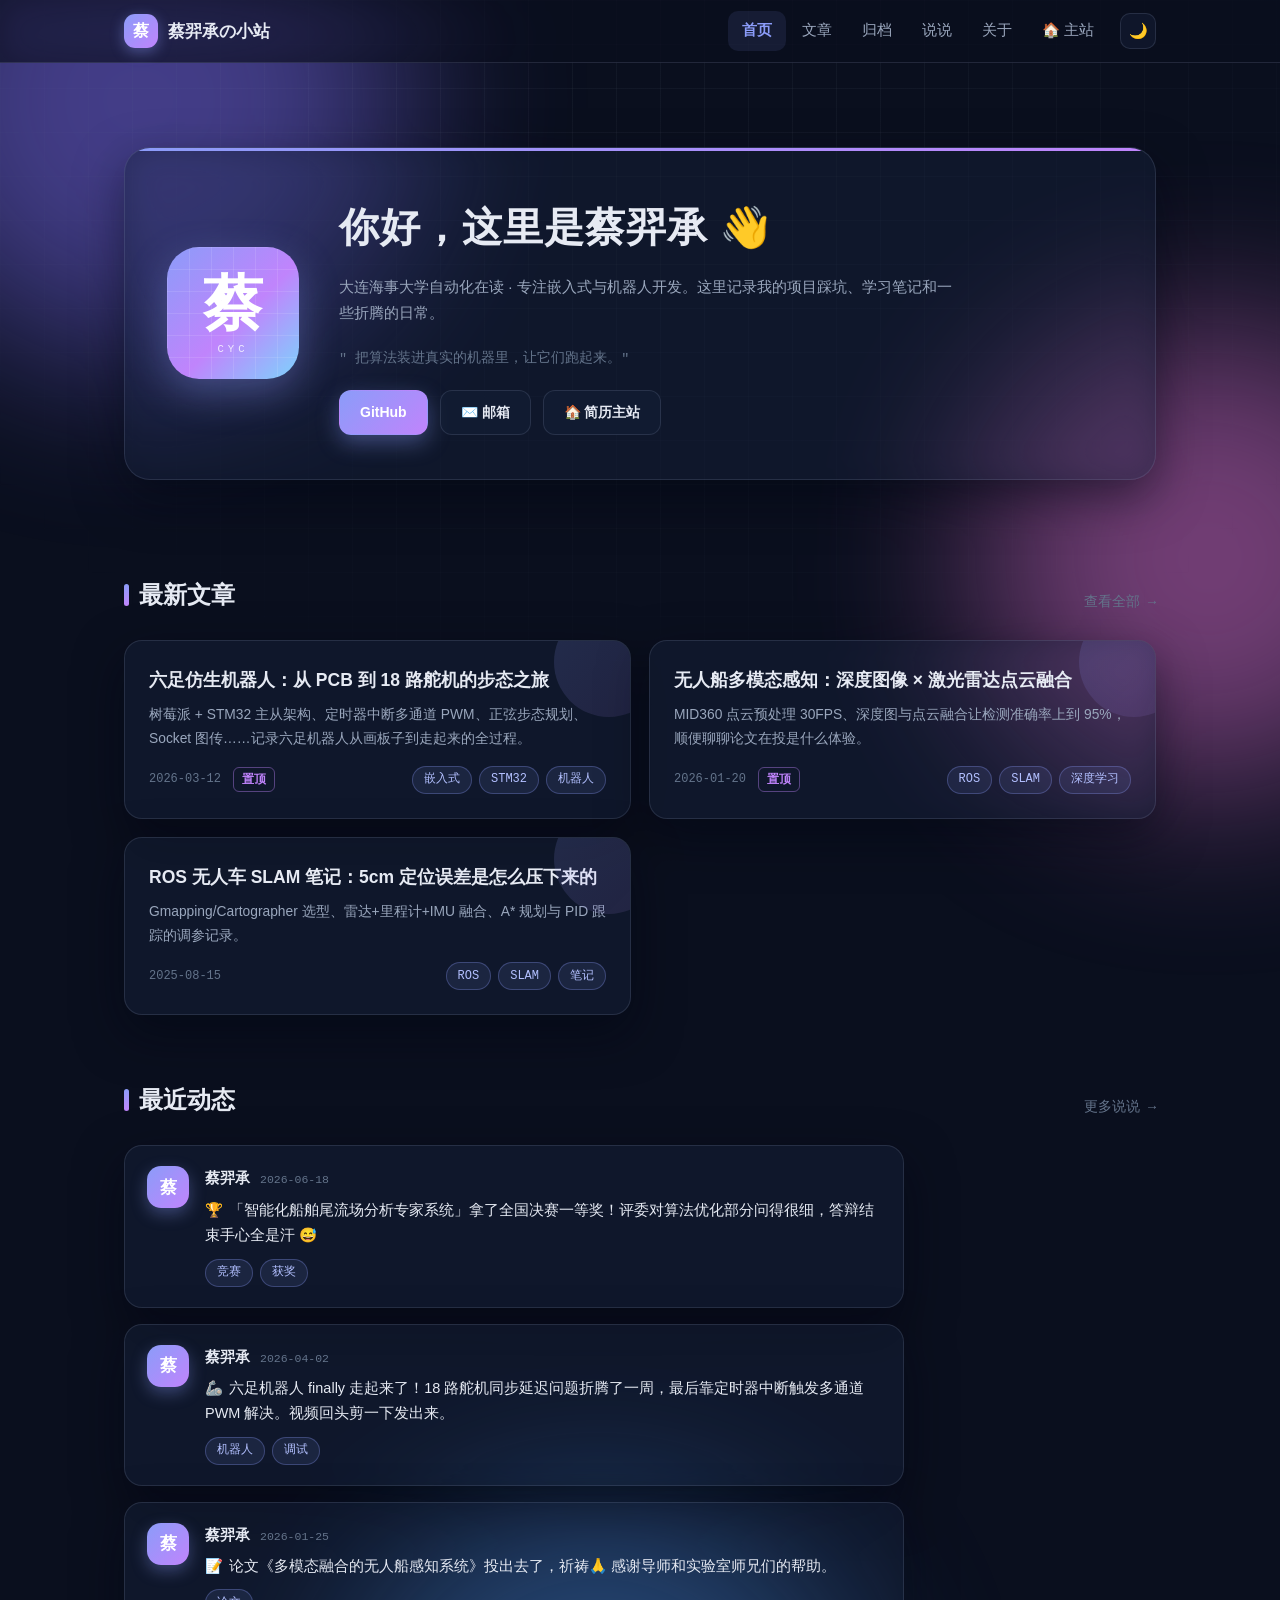
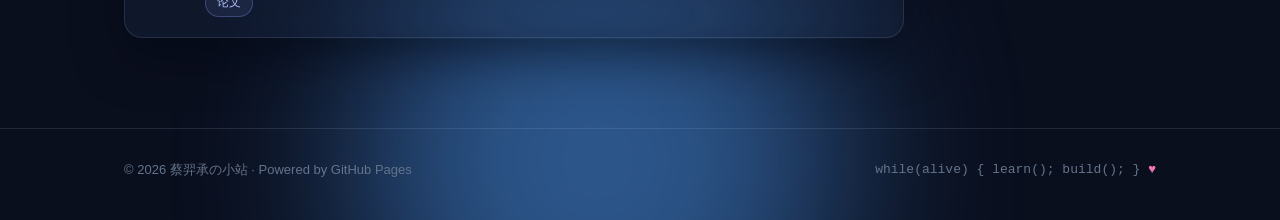
==== blog/index.html @ c76e4ba2 "wip: 博客半成品存档（毛玻璃双主题样式/数据/首页/文章列表/本地化依赖）" ====
<!DOCTYPE html>
<html lang="zh-CN" data-theme="dark">
<head>
<meta charset="UTF-8">
<meta name="viewport" content="width=device-width, initial-scale=1.0">
<title>蔡羿承の小站 · 记录学习与折腾的日常</title>
<meta name="description" content="蔡羿承的个人博客：嵌入式 / 机器人 / SLAM 学习笔记与项目复盘。">
<link rel="icon" href="data:image/svg+xml,%3Csvg xmlns='http://www.w3.org/2000/svg' viewBox='0 0 100 100'%3E%3Crect width='100' height='100' rx='20' fill='%238b9cf9'/%3E%3Ctext x='50' y='68' font-size='52' text-anchor='middle' fill='white' font-family='sans-serif' font-weight='bold'%3E蔡%3C/text%3E%3C/svg%3E">
<link rel="stylesheet" href="assets/style.css">
</head>
<body data-page="home" class="page-in">

<div class="bg-deco">
  <div class="blob blob-1"></div><div class="blob blob-2"></div><div class="blob blob-3"></div>
  <div class="bg-grid"></div>
</div>

<nav class="nav">
  <div class="wrap nav-inner">
    <a class="logo" href="index.html"><span class="logo-chip">蔡</span>蔡羿承の小站</a>
    <div class="nav-right">
      <div class="nav-links" id="navLinks">
        <a href="index.html" data-nav="home">首页</a>
        <a href="posts.html" data-nav="posts">文章</a>
        <a href="archives.html" data-nav="archives">归档</a>
        <a href="moments.html" data-nav="moments">说说</a>
        <a href="about.html" data-nav="about">关于</a>
        <a href="/">🏠 主站</a>
      </div>
      <button class="theme-btn" id="themeBtn" onclick="toggleTheme()" title="切换主题">🌙</button>
      <button id="menuBtn" aria-label="菜单">☰</button>
    </div>
  </div>
</nav>

<main class="wrap">

  <!-- Hero -->
  <div class="hero">
    <div class="hero-card">
      <div class="avatar-mono"><span class="zi">蔡</span><span class="sub">CYC</span></div>
      <div class="hero-info">
        <h1>你好，这里是蔡羿承 <span class="wave">👋</span></h1>
        <p class="hero-bio">大连海事大学自动化在读 · 专注嵌入式与机器人开发。这里记录我的项目踩坑、学习笔记和一些折腾的日常。</p>
        <p class="hero-bio" style="font-family:var(--font-mono);font-size:13.5px;color:var(--dim)">" 把算法装进真实的机器里，让它们跑起来。"</p>
        <div class="hero-social">
          <a class="btn btn-primary" href="https://github.com/zmjjcjb" target="_blank" rel="noopener">GitHub</a>
          <a class="btn btn-ghost" href="mailto:2429708574@qq.com">✉️ 邮箱</a>
          <a class="btn btn-ghost" href="/">🏠 简历主站</a>
        </div>
      </div>
    </div>
  </div>

  <!-- 最新文章 -->
  <section class="block">
    <div class="sec-head">
      <h2><span class="bar"></span>最新文章</h2>
      <a class="more" href="posts.html">查看全部 →</a>
    </div>
    <div class="post-grid" id="homePosts"></div>
  </section>

  <!-- 说说预览 -->
  <section class="block">
    <div class="sec-head">
      <h2><span class="bar"></span>最近动态</h2>
      <a class="more" href="moments.html">更多说说 →</a>
    </div>
    <div class="moment-list" id="homeMoments"></div>
  </section>

</main>

<footer>
  <div class="wrap foot-inner">
    <span>© <span id="footYear"></span> 蔡羿承の小站 · Powered by GitHub Pages</span>
    <span style="font-family:var(--font-mono)">while(alive) { learn(); build(); } <span class="foot-heart">♥</span></span>
  </div>
</footer>

<script src="data.js"></script>
<script src="assets/app.js"></script>
<script>
  // 首页取最新 3 篇（置顶优先）与最近 3 条说说
  renderPostCards("homePosts", [...POSTS].sort((a, b) => (b.pin - a.pin) || b.date.localeCompare(a.date)).slice(0, 3));
  renderMoments("homeMoments", MOMENTS.slice(0, 3));
  observeReveal();
</script>
</body>
</html>
---- blog/assets/style.css ----
/* ============================================================
   CYCの小站 · 全站样式（Kirameku 风格：毛玻璃 / 双主题 / 微交互）
   ============================================================ */
:root {
  --font-sans: "PingFang SC", "HarmonyOS Sans SC", "Microsoft YaHei", "Noto Sans CJK SC", sans-serif;
  --font-mono: "JetBrains Mono", "SFMono-Regular", Consolas, monospace;
  --radius: 18px;
  --nav-h: 62px;
}

/* ---------- 暗色主题（默认） ---------- */
:root, html[data-theme="dark"] {
  --bg: #0a0f1e;
  --text: #e6eaf3;
  --muted: #9aa7bd;
  --dim: #64748b;
  --glass: rgba(21, 31, 56, .55);
  --glass-strong: rgba(26, 37, 66, .8);
  --glass-hover: rgba(31, 44, 76, .72);
  --border: rgba(160, 175, 205, .16);
  --border-hover: rgba(161, 140, 209, .5);
  --primary: #8b9cf9;
  --primary-2: #c084fc;
  --link: #93c5fd;
  --code-bg: rgba(10, 16, 32, .7);
  --shadow: 0 18px 48px rgba(2, 6, 18, .5);
  --chip-bg: rgba(139, 156, 249, .1);
  --chip-border: rgba(139, 156, 249, .3);
  --chip-text: #b3c0ff;
}

/* ---------- 亮色主题 ---------- */
html[data-theme="light"] {
  --bg: #eef1f9;
  --text: #243044;
  --muted: #5b6a84;
  --dim: #8593aa;
  --glass: rgba(255, 255, 255, .62);
  --glass-strong: rgba(255, 255, 255, .85);
  --glass-hover: rgba(255, 255, 255, .85);
  --border: rgba(90, 110, 160, .16);
  --border-hover: rgba(139, 110, 220, .45);
  --primary: #6d7ff3;
  --primary-2: #a855f7;
  --link: #4f6ef7;
  --code-bg: rgba(28, 36, 61, .92);
  --shadow: 0 14px 36px rgba(84, 104, 165, .16);
  --chip-bg: rgba(109, 127, 243, .09);
  --chip-border: rgba(109, 127, 243, .26);
  --chip-text: #5a6ce0;
}

* { margin: 0; padding: 0; box-sizing: border-box; }
html { scroll-behavior: smooth; }
body {
  font-family: var(--font-sans);
  background: var(--bg);
  color: var(--text);
  line-height: 1.75;
  min-height: 100vh;
  overflow-x: hidden;
  transition: background .4s ease, color .4s ease;
}
::selection { background: rgba(139, 156, 249, .4); }
a { color: inherit; }

.wrap { max-width: 1080px; margin: 0 auto; padding: 0 24px; }

/* ---------- 背景：漂浮渐变光斑 + 网格 ---------- */
.bg-deco { position: fixed; inset: 0; z-index: -1; pointer-events: none; overflow: hidden; }
.blob {
  position: absolute; border-radius: 50%; filter: blur(90px); opacity: .5;
  animation: drift 26s ease-in-out infinite alternate;
}
html[data-theme="light"] .blob { opacity: .55; filter: blur(80px); }
.blob-1 { width: 520px; height: 520px; background: #7c6cf0; top: -160px; left: -120px; }
.blob-2 { width: 460px; height: 460px; background: #d96ecb; top: 18%; right: -160px; animation-delay: -8s; }
.blob-3 { width: 480px; height: 480px; background: #4f9df7; bottom: -180px; left: 28%; animation-delay: -15s; }
html[data-theme="light"] .blob-1 { background: #b7aef7; }
html[data-theme="light"] .blob-2 { background: #f4b7e3; }
html[data-theme="light"] .blob-3 { background: #a9cdf9; }
@keyframes drift {
  0%   { transform: translate(0, 0) scale(1); }
  50%  { transform: translate(60px, -40px) scale(1.12); }
  100% { transform: translate(-50px, 50px) scale(.94); }
}
.bg-grid {
  position: absolute; inset: 0;
  background-image:
    linear-gradient(rgba(148,163,184,.06) 1px, transparent 1px),
    linear-gradient(90deg, rgba(148,163,184,.06) 1px, transparent 1px);
  background-size: 44px 44px;
  mask-image: radial-gradient(ellipse 85% 55% at 50% 0%, #000 25%, transparent 78%);
}

/* ---------- 导航 ---------- */
.nav {
  position: sticky; top: 0; z-index: 100;
  background: color-mix(in srgb, var(--bg) 72%, transparent);
  backdrop-filter: blur(16px); -webkit-backdrop-filter: blur(16px);
  border-bottom: 1px solid var(--border);
}
.nav-inner { display: flex; align-items: center; justify-content: space-between; height: var(--nav-h); }
.logo { display: flex; align-items: center; gap: 10px; text-decoration: none; font-weight: 800; font-size: 16.5px; }
.logo-chip {
  width: 34px; height: 34px; border-radius: 11px;
  background: linear-gradient(135deg, #8b9cf9, #c084fc);
  display: grid; place-items: center; color: #fff; font-size: 16px; font-weight: 900;
  box-shadow: 0 4px 14px rgba(139, 156, 249, .4);
}
.nav-right { display: flex; align-items: center; gap: 4px; }
.nav-links { display: flex; gap: 2px; }
.nav-links a {
  text-decoration: none; color: var(--muted); font-size: 14.5px;
  padding: 7px 14px; border-radius: 10px; transition: all .2s;
}
.nav-links a:hover { color: var(--text); background: var(--chip-bg); }
.nav-links a.active { color: var(--primary); background: var(--chip-bg); font-weight: 600; }
.theme-btn {
  width: 36px; height: 36px; margin-left: 8px; border-radius: 10px; cursor: pointer;
  border: 1px solid var(--border); background: var(--glass); color: var(--text);
  font-size: 15px; display: grid; place-items: center; transition: all .25s;
}
.theme-btn:hover { border-color: var(--border-hover); transform: rotate(20deg) scale(1.06); }
#menuBtn { display: none; width: 36px; height: 36px; border-radius: 10px; border: 1px solid var(--border); background: var(--glass); color: var(--text); font-size: 15px; cursor: pointer; }

/* ---------- Hero ---------- */
.hero { padding: 84px 0 40px; }
.hero-card {
  position: relative; overflow: hidden;
  background: var(--glass); border: 1px solid var(--border);
  border-radius: calc(var(--radius) + 8px);
  box-shadow: var(--shadow);
  backdrop-filter: blur(18px); -webkit-backdrop-filter: blur(18px);
  padding: 44px 42px;
  display: flex; align-items: center; gap: 40px;
}
.hero-card::before {
  content: ""; position: absolute; inset: 0 0 auto 0; height: 3px;
  background: linear-gradient(90deg, #8b9cf9, #c084fc, #4f9df7, #34d399);
  background-size: 300% 100%; animation: hue 8s linear infinite;
}
@keyframes hue { to { background-position: 300% 0; } }
.avatar-mono {
  width: 132px; height: 132px; border-radius: 32px; flex: none;
  background: linear-gradient(135deg, #8b9cf9 0%, #c084fc 55%, #7dd3fc 100%);
  display: flex; flex-direction: column; align-items: center; justify-content: center;
  position: relative; overflow: hidden;
  box-shadow: 0 14px 38px rgba(139, 156, 249, .35);
  animation: bob 5s ease-in-out infinite;
}
.avatar-mono::before {
  content: ""; position: absolute; inset: 0;
  background-image:
    linear-gradient(rgba(255,255,255,.1) 1px, transparent 1px),
    linear-gradient(90deg, rgba(255,255,255,.1) 1px, transparent 1px);
  background-size: 22px 22px;
}
@keyframes bob { 50% { transform: translateY(-8px); } }
.avatar-mono .zi { font-size: 60px; font-weight: 900; color: #fff; line-height: 1.2; position: relative; }
.avatar-mono .sub { font-family: var(--font-mono); font-size: 10.5px; letter-spacing: 4px; color: rgba(255,255,255,.8); position: relative; }
.hero-info h1 { font-size: clamp(28px, 4.4vw, 40px); font-weight: 900; letter-spacing: 1px; }
.hero-info h1 .wave { display: inline-block; animation: wave 2.2s ease-in-out infinite; transform-origin: 70% 70%; }
@keyframes wave { 0%,60%,100% { transform: rotate(0); } 10%,30% { transform: rotate(16deg); } 20% { transform: rotate(-8deg); } 40% { transform: rotate(-4deg); } }
.hero-bio { color: var(--muted); margin: 12px 0 20px; max-width: 620px; font-size: 15px; }
.hero-social { display: flex; flex-wrap: wrap; gap: 12px; }

/* ---------- 按钮 ---------- */
.btn {
  display: inline-flex; align-items: center; gap: 8px;
  padding: 9px 20px; border-radius: 12px; font-size: 14px; font-weight: 600;
  text-decoration: none; transition: all .22s; border: 1px solid transparent;
}
.btn-primary {
  background: linear-gradient(135deg, #8b9cf9, #c084fc); color: #fff;
  box-shadow: 0 8px 22px rgba(139, 156, 249, .38);
}
.btn-primary:hover { transform: translateY(-3px); box-shadow: 0 12px 28px rgba(139, 156, 249, .5); }
.btn-ghost { border-color: var(--border); color: var(--text); background: var(--glass); }
.btn-ghost:hover { border-color: var(--border-hover); transform: translateY(-3px); color: var(--primary); }

/* ---------- 区块标题 ---------- */
section.block { padding: 54px 0 10px; }
.sec-head { display: flex; align-items: baseline; justify-content: space-between; flex-wrap: wrap; gap: 8px; margin-bottom: 24px; }
.sec-head h2 { font-size: 24px; font-weight: 800; display: flex; align-items: center; gap: 10px; }
.sec-head h2 .bar { width: 5px; height: 22px; border-radius: 3px; background: linear-gradient(180deg, #8b9cf9, #c084fc); }
.sec-head .more { font-size: 13.5px; color: var(--dim); text-decoration: none; font-family: var(--font-mono); }
.sec-head .more:hover { color: var(--primary); }

/* ---------- 玻璃卡片 ---------- */
.glass {
  background: var(--glass); border: 1px solid var(--border);
  border-radius: var(--radius);
  backdrop-filter: blur(16px); -webkit-backdrop-filter: blur(16px);
  box-shadow: var(--shadow);
  transition: transform .25s ease, border-color .25s ease, background .25s ease;
}
.glass.hoverable:hover { transform: translateY(-5px); border-color: var(--border-hover); background: var(--glass-hover); }

/* ---------- 文章卡片 ---------- */
.post-grid { display: grid; grid-template-columns: repeat(2, 1fr); gap: 18px; }
.post-card { display: block; text-decoration: none; padding: 24px; position: relative; overflow: hidden; }
.post-card::after {
  content: ""; position: absolute; right: -34px; top: -34px; width: 110px; height: 110px;
  border-radius: 50%; background: linear-gradient(135deg, rgba(139,156,249,.16), rgba(192,132,252,.1));
  transition: transform .35s ease;
}
.post-card:hover::after { transform: scale(1.5); }
.post-card h3 { font-size: 17.5px; font-weight: 800; margin-bottom: 8px; position: relative; }
.post-card p { font-size: 13.8px; color: var(--muted); margin-bottom: 14px; display: -webkit-box; -webkit-line-clamp: 2; -webkit-box-orient: vertical; overflow: hidden; position: relative; }
.post-meta { display: flex; align-items: center; gap: 12px; flex-wrap: wrap; position: relative; }
.post-date { font-family: var(--font-mono); font-size: 12px; color: var(--dim); }
.tag {
  display: inline-block; padding: 2.5px 11px; border-radius: 999px;
  font-size: 12px; font-family: var(--font-mono);
  background: var(--chip-bg); border: 1px solid var(--chip-border); color: var(--chip-text);
}
.tag-row { display: flex; flex-wrap: wrap; gap: 7px; }
.pin { font-size: 11.5px; color: var(--primary-2); border: 1px solid rgba(192,132,252,.4); border-radius: 6px; padding: 1px 8px; font-weight: 700; }

/* ---------- 标签筛选 ---------- */
.filter-bar { display: flex; flex-wrap: wrap; gap: 9px; margin-bottom: 26px; }
.filter-chip {
  cursor: pointer; user-select: none;
  padding: 5px 15px; border-radius: 999px; font-size: 13px;
  border: 1px solid var(--border); background: var(--glass); color: var(--muted);
  transition: all .2s; font-family: var(--font-mono);
}
.filter-chip:hover { border-color: var(--border-hover); color: var(--text); }
.filter-chip.on { background: linear-gradient(135deg, #8b9cf9, #c084fc); color: #fff; border-color: transparent; box-shadow: 0 6px 16px rgba(139,156,249,.35); }

/* ---------- 说说 ---------- */
.moment-list { display: flex; flex-direction: column; gap: 16px; max-width: 780px; }
.moment { display: flex; gap: 16px; padding: 20px 22px; }
.moment-ava {
  width: 42px; height: 42px; border-radius: 14px; flex: none;
  background: linear-gradient(135deg, #8b9cf9, #c084fc);
  display: grid; place-items: center; color: #fff; font-weight: 900; font-size: 17px;
  box-shadow: 0 6px 16px rgba(139,156,249,.35);
}
.moment-body { flex: 1; min-width: 0; }
.moment-head { display: flex; align-items: baseline; gap: 10px; flex-wrap: wrap; }
.moment-head b { font-size: 14.5px; }
.moment-time { font-family: var(--font-mono); font-size: 11.5px; color: var(--dim); }
.moment-text { font-size: 14.5px; margin-top: 6px; color: var(--text); }
.moment-text .mood { margin-right: 6px; }
.moment .tag-row { margin-top: 10px; }

/* ---------- 归档时间线 ---------- */
.archive-year { display: flex; align-items: center; gap: 14px; margin: 38px 0 18px; }
.archive-year b { font-size: 26px; font-weight: 900; font-family: var(--font-mono); background: linear-gradient(120deg, #8b9cf9, #c084fc); -webkit-background-clip: text; background-clip: text; color: transparent; }
.archive-year .line { flex: 1; height: 1px; background: linear-gradient(90deg, var(--border), transparent); }
.archive-year .count { font-size: 12.5px; color: var(--dim); font-family: var(--font-mono); }
.arc-item {
  position: relative; display: flex; align-items: baseline; gap: 16px;
  padding: 11px 0 11px 26px; text-decoration: none; border-radius: 10px; transition: background .2s;
}
.arc-item:hover { background: var(--chip-bg); }
.arc-item::before {
  content: ""; position: absolute; left: 5px; top: 50%; transform: translateY(-50%);
  width: 9px; height: 9px; border-radius: 50%;
  background: var(--bg); border: 2.5px solid var(--primary);
  box-shadow: 0 0 10px rgba(139,156,249,.6);
}
.arc-item::after { content: ""; position: absolute; left: 9px; top: 0; bottom: 0; width: 1.5px; background: var(--border); }
.arc-date { font-family: var(--font-mono); font-size: 12.5px; color: var(--dim); flex: none; width: 86px; }
.arc-title { font-size: 15px; font-weight: 600; }
.arc-item:hover .arc-title { color: var(--primary); }

/* ---------- 文章详情 ---------- */
.article-wrap { max-width: 800px; margin: 0 auto; }
.article-head { padding: 36px 38px 26px; }
.article-head h1 { font-size: clamp(24px, 4vw, 34px); font-weight: 900; line-height: 1.35; }
.article-head .meta { display: flex; gap: 14px; align-items: center; flex-wrap: wrap; margin-top: 14px; }
.article-body { padding: 10px 38px 38px; font-size: 15.2px; }
.article-body h2 { font-size: 21px; margin: 34px 0 14px; padding-bottom: 8px; border-bottom: 1px dashed var(--border); }
.article-body h3 { font-size: 17.5px; margin: 26px 0 12px; }
.article-body p { margin: 12px 0; color: var(--text); }
.article-body ul, .article-body ol { padding-left: 24px; margin: 12px 0; }
.article-body li { margin: 6px 0; }
.article-body a { color: var(--link); text-decoration: none; border-bottom: 1px dashed var(--link); }
.article-body blockquote {
  margin: 16px 0; padding: 12px 18px; border-left: 4px solid var(--primary);
  background: var(--chip-bg); border-radius: 0 12px 12px 0; color: var(--muted); font-size: 14.5px;
}
.article-body code {
  font-family: var(--font-mono); font-size: .88em;
  background: var(--chip-bg); border: 1px solid var(--chip-border);
  border-radius: 6px; padding: 1.5px 7px;
}
.article-body pre {
  background: var(--code-bg); border: 1px solid var(--border); border-radius: 14px;
  padding: 18px; overflow-x: auto; margin: 18px 0; font-size: 13.5px; line-height: 1.7;
}
.article-body pre code { background: none; border: none; padding: 0; color: #e2e8f0; }
.article-body img { max-width: 100%; border-radius: 12px; margin: 14px 0; }
.article-body table { width: 100%; border-collapse: collapse; margin: 16px 0; font-size: 14px; }
.article-body th, .article-body td { border: 1px solid var(--border); padding: 8px 14px; text-align: left; }
.article-body th { background: var(--chip-bg); }
.article-body hr { border: none; border-top: 1px dashed var(--border); margin: 26px 0; }
.back-row { display: flex; justify-content: space-between; gap: 10px; margin: 26px 0 0; flex-wrap: wrap; }
.loading { text-align: center; color: var(--dim); padding: 60px 0; font-family: var(--font-mono); }

/* ---------- 关于页 ---------- */
.about-grid { display: grid; grid-template-columns: 1.6fr 1fr; gap: 18px; }
.skill-line { display: flex; flex-wrap: wrap; gap: 8px; margin-top: 10px; }
.about-sec-title { font-size: 15.5px; font-weight: 800; margin-bottom: 10px; display: flex; align-items: center; gap: 8px; }
.exp-row { display: flex; gap: 14px; margin: 10px 0; align-items: baseline; }
.exp-row .t { font-family: var(--font-mono); font-size: 12px; color: var(--dim); flex: none; width: 108px; }

/* ---------- 页脚 ---------- */
footer { margin-top: 80px; border-top: 1px solid var(--border); padding: 30px 0 38px; }
.foot-inner { display: flex; justify-content: space-between; align-items: center; flex-wrap: wrap; gap: 12px; color: var(--dim); font-size: 13px; }
.foot-inner a { color: var(--dim); text-decoration: none; }
.foot-inner a:hover { color: var(--primary); }
.foot-heart { color: #f472b6; }

/* ---------- 渐入动画 ---------- */
.reveal { opacity: 0; transform: translateY(26px); transition: opacity .7s ease, transform .7s ease; }
.reveal.on { opacity: 1; transform: none; }
.page-in { animation: pageIn .55s ease both; }
@keyframes pageIn { from { opacity: 0; transform: translateY(14px); } }

/* ---------- 响应式 ---------- */
@media (max-width: 860px) {
  .post-grid { grid-template-columns: 1fr; }
  .about-grid { grid-template-columns: 1fr; }
  .hero-card { flex-direction: column; text-align: center; padding: 36px 26px; }
  .hero-social { justify-content: center; }
}
@media (max-width: 680px) {
  .nav-links {
    position: absolute; top: var(--nav-h); right: 14px; flex-direction: column;
    background: var(--glass-strong); border: 1px solid var(--border); border-radius: 14px;
    padding: 10px; width: 150px; display: none; box-shadow: var(--shadow);
    backdrop-filter: blur(18px);
  }
  .nav-links.open { display: flex; }
  #menuBtn { display: block; }
  .hero { padding-top: 48px; }
  .article-head, .article-body { padding-left: 22px; padding-right: 22px; }
}
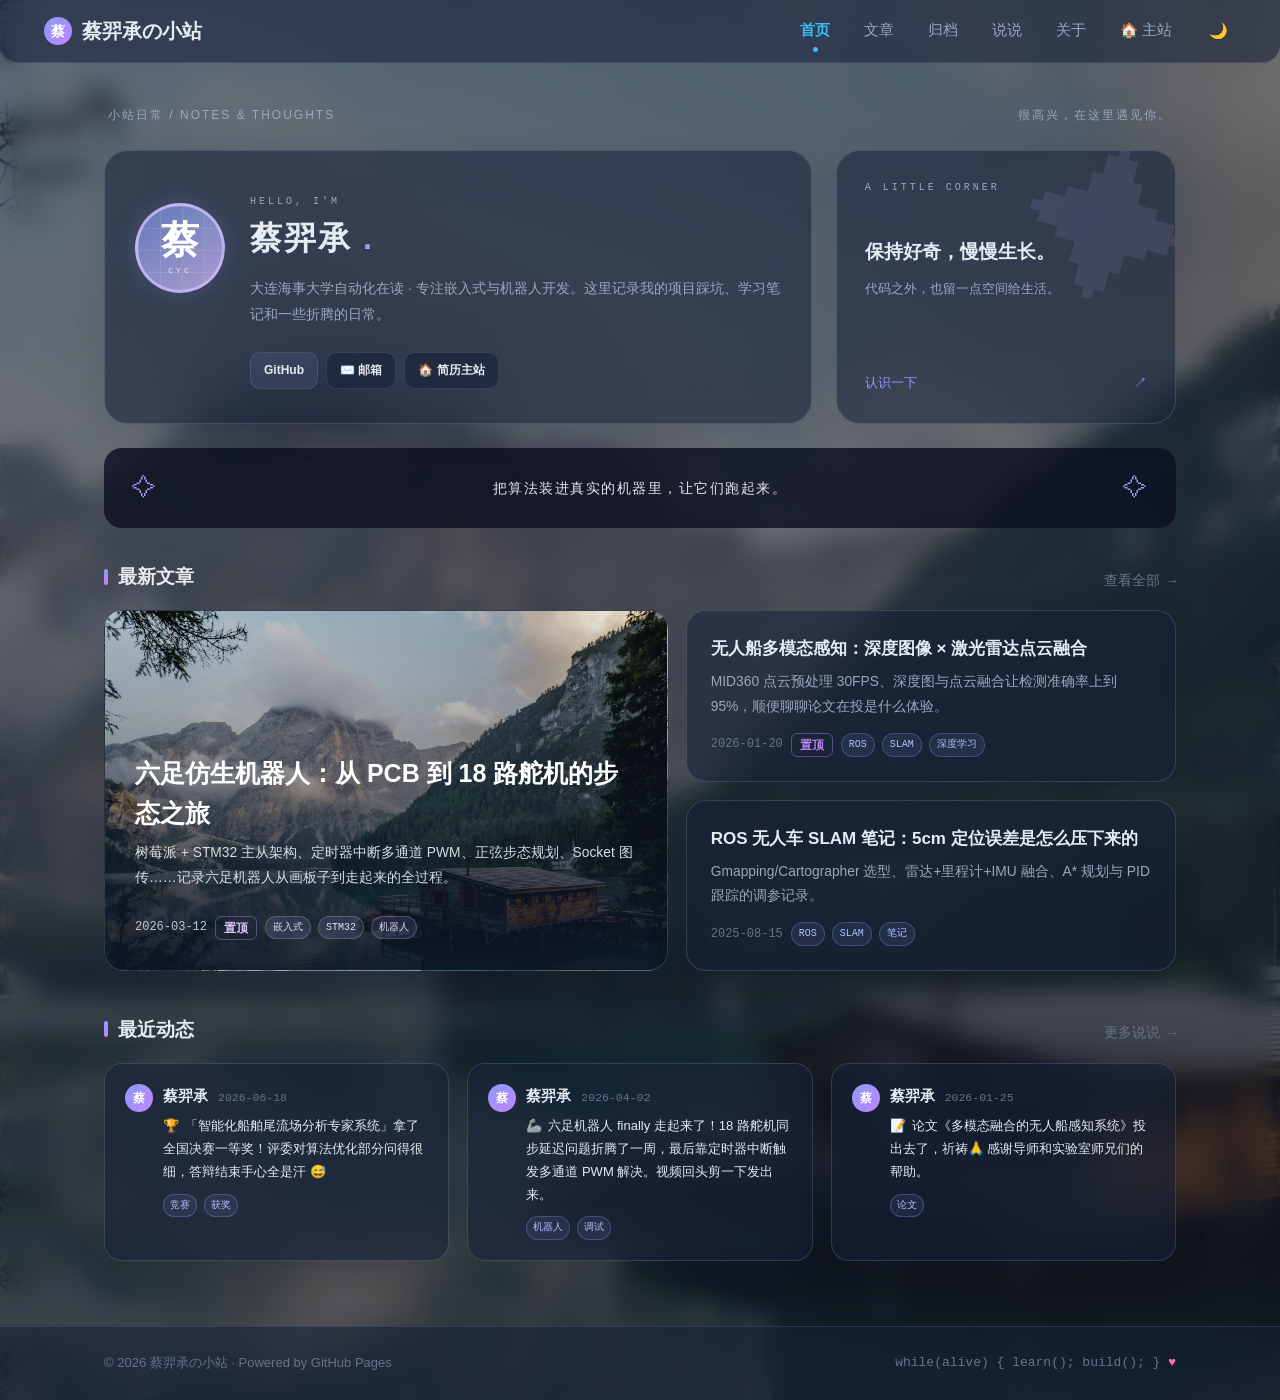
==== commit 829f171f: "style: 博客首页参考 Kirameku 重做（全屏壁纸底图+双栏信息卡+大图文章卡）" ====
--- a/blog/index.html
+++ b/blog/index.html
@@ -35,12 +35,15 @@
 
 <main class="wrap">
 
-  <!-- Hero -->
+  <div class="welcome-line"><span>小站日常 / NOTES & THOUGHTS</span><span>很高兴，在这里遇见你。</span></div>
+  <!-- 个人信息与侧栏 -->
+  <div class="home-top">
   <div class="hero">
     <div class="hero-card">
       <div class="avatar-mono"><span class="zi">蔡</span><span class="sub">CYC</span></div>
       <div class="hero-info">
-        <h1>你好，这里是蔡羿承 <span class="wave">👋</span></h1>
+        <span class="eyebrow">HELLO, I'M</span>
+        <h1>蔡羿承 <span class="name-dot">.</span></h1>
         <p class="hero-bio">大连海事大学自动化在读 · 专注嵌入式与机器人开发。这里记录我的项目踩坑、学习笔记和一些折腾的日常。</p>
         <p class="hero-bio" style="font-family:var(--font-mono);font-size:13.5px;color:var(--dim)">" 把算法装进真实的机器里，让它们跑起来。"</p>
         <div class="hero-social">
@@ -51,6 +54,15 @@
       </div>
     </div>
   </div>
+  <aside class="glass home-aside">
+    <span class="eyebrow">A LITTLE CORNER</span>
+    <div class="orbit-mark" aria-hidden="true">✦</div>
+    <h2>保持好奇，慢慢生长。</h2>
+    <p>代码之外，也留一点空间给生活。</p>
+    <a href="about.html">认识一下 <span>↗</span></a>
+  </aside>
+  </div>
+  <div class="quote-strip"><span aria-hidden="true">✧</span><p>把算法装进真实的机器里，让它们跑起来。</p><span aria-hidden="true">✧</span></div>
 
   <!-- 最新文章 -->
   <section class="block">
--- a/blog/assets/style.css
+++ b/blog/assets/style.css
@@ -10,7 +10,7 @@
 
 /* ---------- 暗色主题（默认） ---------- */
 :root, html[data-theme="dark"] {
-  --bg: #0a0f1e;
+  --bg: #1e2935;
   --text: #e6eaf3;
   --muted: #9aa7bd;
   --dim: #64748b;
@@ -66,10 +66,12 @@
 
 .wrap { max-width: 1080px; margin: 0 auto; padding: 0 24px; }
 
-/* ---------- 背景：漂浮渐变光斑 + 网格 ---------- */
-.bg-deco { position: fixed; inset: 0; z-index: -1; pointer-events: none; overflow: hidden; }
+/* ---------- 全屏风景底图 ---------- */
+.bg-deco { position: fixed; inset: 0; z-index: -1; pointer-events: none; overflow: hidden; background: linear-gradient(rgba(15, 27, 43, .52), rgba(19, 24, 39, .72)), url('landscape.jpg') center / cover; }
+.bg-deco::after { content: ""; position: absolute; inset: -20px; backdrop-filter: blur(12px); -webkit-backdrop-filter: blur(12px); }
+html[data-theme="light"] .bg-deco { background-image: linear-gradient(rgba(241, 246, 251, .46), rgba(236, 238, 248, .68)), url('landscape.jpg'); }
 .blob {
-  position: absolute; border-radius: 50%; filter: blur(90px); opacity: .5;
+  display: none; position: absolute; border-radius: 50%; filter: blur(90px); opacity: .5;
   animation: drift 26s ease-in-out infinite alternate;
 }
 html[data-theme="light"] .blob { opacity: .55; filter: blur(80px); }
@@ -321,6 +323,95 @@
 .page-in { animation: pageIn .55s ease both; }
 @keyframes pageIn { from { opacity: 0; transform: translateY(14px); } }
 
+/* ---------- 首页卡片布局 ---------- */
+.wrap { max-width: 1120px; }
+.nav .wrap { max-width: 1240px; }
+.nav { background: var(--glass); border-radius: 0 0 18px 18px; }
+.logo { font-family: Georgia, var(--font-sans); font-size: 20px; }
+.logo-chip { width: 28px; height: 28px; border-radius: 50%; font-size: 14px; box-shadow: none; }
+.nav-links a { padding: 8px 16px; position: relative; }
+.nav-links a.active { background: transparent; color: #38bdf8; }
+.nav-links a.active::after { content: ""; position: absolute; width: 5px; height: 5px; border-radius: 50%; background: currentColor; bottom: 0; left: calc(50% - 2px); }
+.theme-btn { border: 0; background: transparent; }
+.bg-grid { display: none; }
+.glass, .hero-card { box-shadow: 0 8px 32px rgba(12, 23, 39, .12); border-color: rgba(188, 204, 229, .18); backdrop-filter: blur(24px); -webkit-backdrop-filter: blur(24px); }
+.welcome-line { display: flex; justify-content: space-between; gap: 20px; color: var(--muted); font-size: 12px; letter-spacing: 2px; margin: 42px 4px 24px; }
+.home-top { display: grid; grid-template-columns: 2.08fr 1fr; gap: 24px; }
+.home-top .hero { padding: 0; min-width: 0; }
+.home-top .hero-card { border-radius: 24px; height: 100%; padding: 34px 30px; gap: 25px; align-items: flex-start; }
+.home-top .hero-card::before { display: none; }
+.home-top .avatar-mono { width: 90px; height: 90px; border-radius: 50%; margin-top: 18px; border: 3px solid rgba(205, 188, 253, .8); background: linear-gradient(145deg, #6079b7, #ab9bd0); animation: none; box-shadow: 0 0 25px #8997e033; }
+.home-top .avatar-mono .zi { font-size: 38px; }
+.home-top .avatar-mono .sub { font-size: 8px; letter-spacing: 3px; }
+.eyebrow { font-family: var(--font-mono); color: var(--muted); font-size: 10px; letter-spacing: 3px; }
+.home-top .hero-info h1 { font-size: 32px; letter-spacing: 2px; line-height: 1.4; margin-top: 3px; }
+.name-dot { color: #a99bf9; }
+.home-top .hero-bio { font-size: 14px; margin: 14px 0 18px; line-height: 1.9; }
+.home-top .hero-info > .hero-bio + .hero-bio { display: none; }
+.home-top .hero-social { margin-top: 24px; gap: 8px; }
+.home-top .btn { font-size: 12px; padding: 7px 13px; border-radius: 10px; }
+.home-top .btn-primary { background: var(--chip-bg); border-color: var(--border); color: var(--text); box-shadow: none; }
+.home-aside { position: relative; overflow: hidden; border-radius: 24px; padding: 28px; display: flex; flex-direction: column; }
+.orbit-mark { position: absolute; right: -16px; top: -40px; font-size: 165px; color: #b6a4ee; opacity: .12; line-height: 1.5; transform: rotate(15deg); }
+.home-aside h2 { margin: 38px 0 10px; font-size: 19px; font-weight: 600; position: relative; }
+.home-aside p { font-size: 13px; color: var(--muted); }
+.home-aside a { margin-top: auto; padding-top: 28px; color: var(--primary); text-decoration: none; font-size: 13px; display: flex; justify-content: space-between; }
+.quote-strip { display: flex; align-items: center; justify-content: space-between; gap: 20px; padding: 19px 28px; border-radius: 18px; margin-top: 24px; background: rgba(13, 17, 35, .82); color: #e6e5f1; font-size: 14px; letter-spacing: 1.5px; }
+.quote-strip > span { color: #a69ded; font-size: 24px; }
+section.block { padding-top: 32px; }
+.sec-head { margin-bottom: 17px; }
+.sec-head h2 { font-size: 19px; font-weight: 600; }
+.sec-head h2 .bar { width: 4px; height: 16px; }
+.post-card { padding: 24px; border-radius: 20px; }
+.post-card h3 { font-size: 17px; line-height: 1.6; font-weight: 600; }
+.post-card::after { display: none; }
+#homePosts { grid-template-columns: 1.15fr 1fr; gap: 18px; }
+#homePosts .post-card:first-child { grid-row: span 2; min-height: 360px; display: flex; flex-direction: column; justify-content: flex-end; background: linear-gradient(180deg, rgba(16, 30, 49, .05), rgba(13, 22, 40, .93)), url('landscape.jpg') center / cover; color: #fff; padding: 30px; }
+#homePosts .post-card:first-child h3 { font-size: 25px; }
+#homePosts .post-card:first-child p { color: #d5dce7; }
+#homePosts .post-card:first-child .post-date { color: #bcc8da; }
+#homePosts .post-card:first-child .tag { color: #e2ddff; background: #aca0e624; border-color: #c5b6f040; }
+#homePosts .post-card:first-child .pin { color: #dec8ff; }
+#homePosts .post-meta { margin-top: 12px; gap: 8px; }
+#homePosts .tag { font-size: 10px; padding: 2px 7px; }
+#homePosts .post-meta .tag-row { margin-left: 0 !important; }
+#homeMoments { display: grid; grid-template-columns: repeat(3, 1fr); max-width: none; gap: 18px; }
+#homeMoments .moment { padding: 20px; gap: 10px; }
+#homeMoments .moment-ava { width: 28px; height: 28px; border-radius: 50%; font-size: 12px; box-shadow: none; }
+#homeMoments .moment-text { font-size: 13px; }
+#homeMoments .tag { font-size: 10px; padding: 2px 6px; }
+footer { background: var(--glass); margin-top: 55px; padding: 25px 0; }
+a:focus-visible, button:focus-visible { outline: 2px solid var(--primary); outline-offset: 5px; }
+@media (max-width: 860px) {
+  .home-top { grid-template-columns: 1fr; }
+  .home-top .hero-card { flex-direction: row; text-align: left; }
+  .home-top .hero-social { justify-content: flex-start; }
+  .home-aside { display: none; }
+  #homeMoments { grid-template-columns: 1fr; }
+}
+@media (max-width: 680px) {
+  .wrap { padding-left: 18px; padding-right: 18px; }
+  .welcome-line { margin-top: 28px; font-size: 10px; letter-spacing: 1px; }
+  .welcome-line span:last-child { display: none; }
+  .home-top .hero-card { gap: 18px; padding: 26px 22px; }
+  .home-top .avatar-mono { width: 56px; height: 56px; margin-top: 21px; border-width: 2px; }
+  .home-top .avatar-mono .zi { font-size: 26px; }
+  .home-top .avatar-mono .sub { display: none; }
+  .home-top .hero-info { min-width: 0; }
+  .home-top .hero-info h1 { font-size: 27px; }
+  .home-top .hero-bio { font-size: 12px; }
+  .quote-strip { padding: 16px; font-size: 12px; letter-spacing: 0; gap: 12px; }
+  #homePosts { grid-template-columns: 1fr; }
+  #homePosts .post-card:first-child { grid-row: auto; min-height: 310px; padding: 24px; }
+  #homePosts .post-card:first-child h3 { font-size: 23px; }
+  .logo { font-size: 17px; }
+}
+@media (prefers-reduced-motion: reduce) {
+  html { scroll-behavior: auto; }
+  *, *::before, *::after { animation: none !important; transition: none !important; }
+  .reveal { opacity: 1; transform: none; }
+}
+
 /* ---------- 响应式 ---------- */
 @media (max-width: 860px) {
   .post-grid { grid-template-columns: 1fr; }
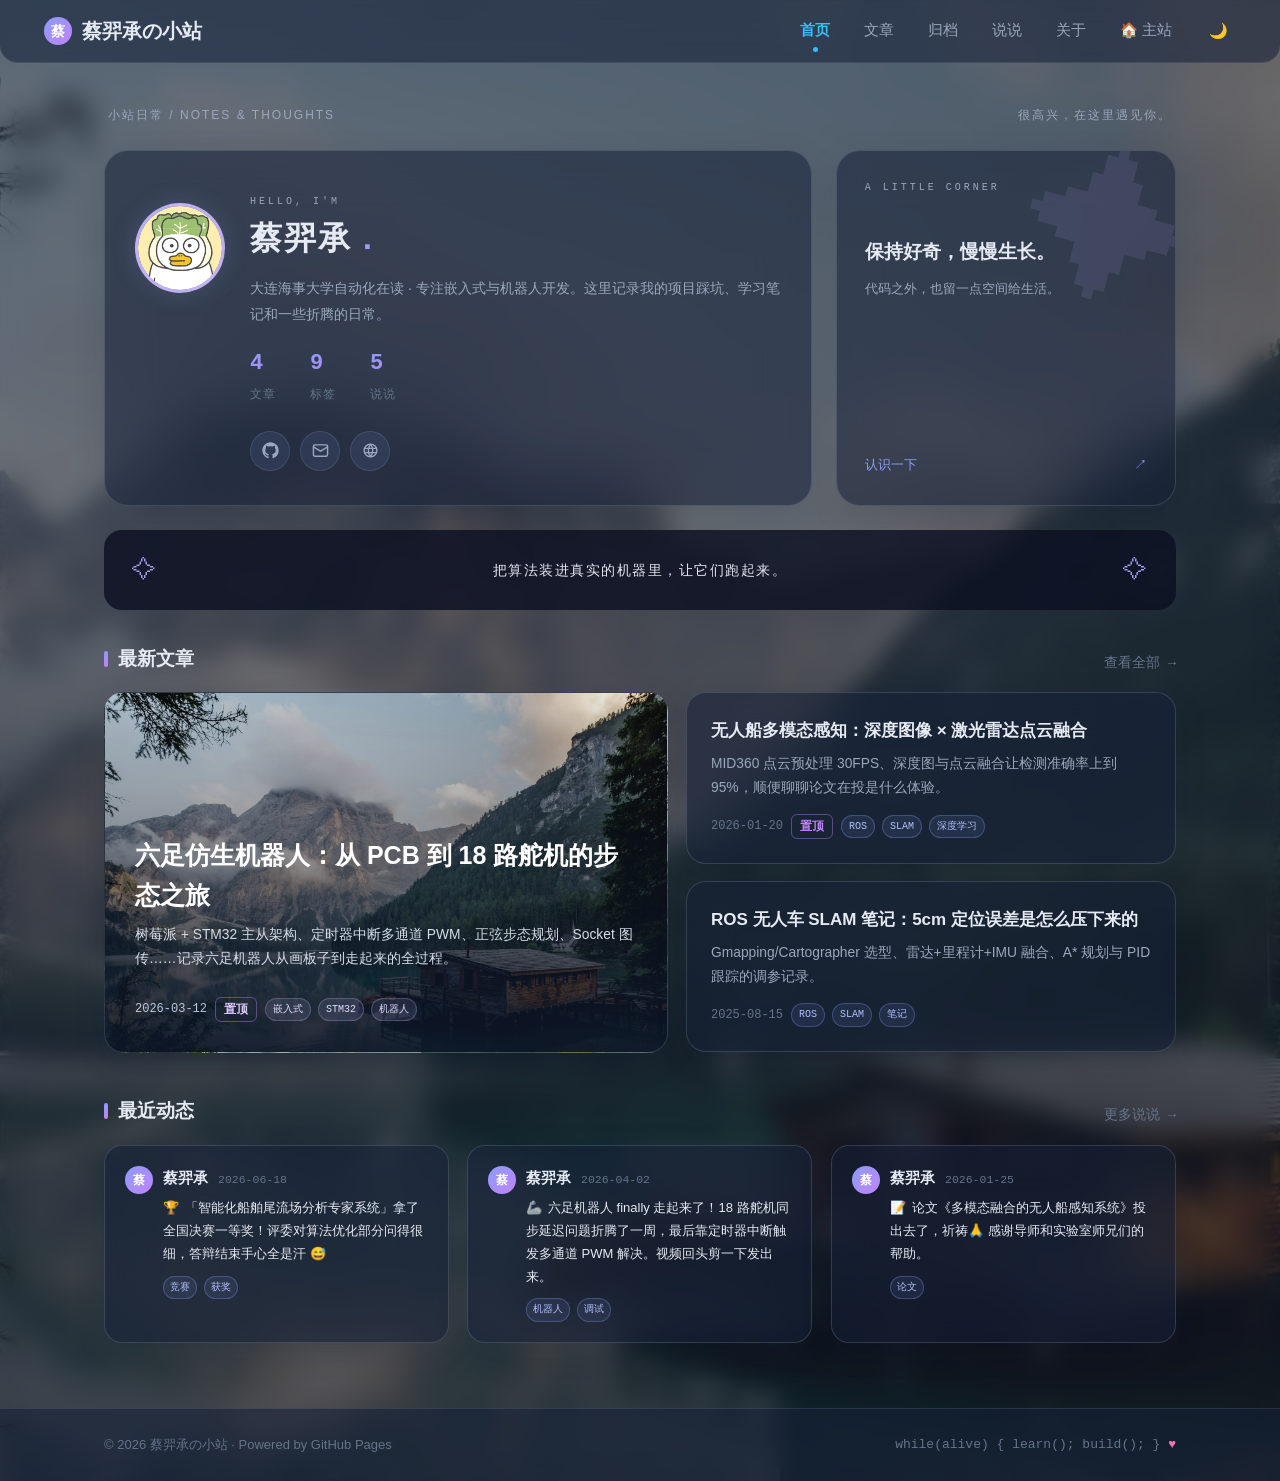
==== commit 6fb14942: "feat: 头像换图+进场动画+点击粒子特效+数据统计与圆形社交按钮" ====
--- a/blog/index.html
+++ b/blog/index.html
@@ -6,7 +6,7 @@
 <title>蔡羿承の小站 · 记录学习与折腾的日常</title>
 <meta name="description" content="蔡羿承的个人博客：嵌入式 / 机器人 / SLAM 学习笔记与项目复盘。">
 <link rel="icon" href="data:image/svg+xml,%3Csvg xmlns='http://www.w3.org/2000/svg' viewBox='0 0 100 100'%3E%3Crect width='100' height='100' rx='20' fill='%238b9cf9'/%3E%3Ctext x='50' y='68' font-size='52' text-anchor='middle' fill='white' font-family='sans-serif' font-weight='bold'%3E蔡%3C/text%3E%3C/svg%3E">
-<link rel="stylesheet" href="assets/style.css">
+<link rel="stylesheet" href="assets/style.css?v=3">
 </head>
 <body data-page="home" class="page-in">
 
@@ -40,16 +40,21 @@
   <div class="home-top">
   <div class="hero">
     <div class="hero-card">
-      <div class="avatar-mono"><span class="zi">蔡</span><span class="sub">CYC</span></div>
+      <div class="avatar-mono"><img src="assets/avatar.jpg" alt="头像"></div>
       <div class="hero-info">
         <span class="eyebrow">HELLO, I'M</span>
         <h1>蔡羿承 <span class="name-dot">.</span></h1>
         <p class="hero-bio">大连海事大学自动化在读 · 专注嵌入式与机器人开发。这里记录我的项目踩坑、学习笔记和一些折腾的日常。</p>
         <p class="hero-bio" style="font-family:var(--font-mono);font-size:13.5px;color:var(--dim)">" 把算法装进真实的机器里，让它们跑起来。"</p>
+        <div class="hero-stats">
+          <div class="stat"><b id="statPosts">0</b><span>文章</span></div>
+          <div class="stat"><b id="statTags">0</b><span>标签</span></div>
+          <div class="stat"><b id="statMoments">0</b><span>说说</span></div>
+        </div>
         <div class="hero-social">
-          <a class="btn btn-primary" href="https://github.com/zmjjcjb" target="_blank" rel="noopener">GitHub</a>
-          <a class="btn btn-ghost" href="mailto:2429708574@qq.com">✉️ 邮箱</a>
-          <a class="btn btn-ghost" href="/">🏠 简历主站</a>
+          <a class="social-round" href="https://github.com/zmjjcjb" target="_blank" rel="noopener" title="GitHub"><svg viewBox="0 0 24 24" width="17" height="17" fill="currentColor"><path d="M12 .5C5.65.5.5 5.65.5 12c0 5.08 3.29 9.39 7.86 10.91.58.11.79-.25.79-.55 0-.27-.01-1.17-.02-2.12-3.2.7-3.87-1.36-3.87-1.36-.52-1.33-1.28-1.68-1.28-1.68-1.04-.71.08-.7.08-.7 1.15.08 1.76 1.19 1.76 1.19 1.03 1.75 2.69 1.25 3.34.95.1-.74.4-1.25.72-1.54-2.55-.29-5.23-1.28-5.23-5.68 0-1.26.45-2.28 1.19-3.09-.12-.29-.52-1.46.11-3.05 0 0 .97-.31 3.18 1.18a11.1 11.1 0 0 1 5.79 0c2.2-1.49 3.17-1.18 3.17-1.18.63 1.59.24 2.76.12 3.05.74.81 1.18 1.83 1.18 3.09 0 4.41-2.69 5.38-5.25 5.67.41.35.77 1.05.77 2.12 0 1.53-.01 2.76-.01 3.14 0 .3.2.66.8.55A11.5 11.5 0 0 0 23.5 12C23.5 5.65 18.35.5 12 .5z"/></svg></a>
+          <a class="social-round" href="mailto:2429708574@qq.com" title="邮箱"><svg viewBox="0 0 24 24" width="17" height="17" fill="none" stroke="currentColor" stroke-width="2"><rect x="2" y="4" width="20" height="16" rx="2"/><path d="m2 7 10 6 10-6"/></svg></a>
+          <a class="social-round" href="/" title="简历主站"><svg viewBox="0 0 24 24" width="17" height="17" fill="none" stroke="currentColor" stroke-width="2"><circle cx="12" cy="12" r="9"/><path d="M3.6 9h16.8M3.6 15h16.8M12 3a15 15 0 0 1 0 18M12 3a15 15 0 0 0 0 18"/></svg></a>
         </div>
       </div>
     </div>
@@ -92,11 +97,15 @@
 </footer>
 
 <script src="data.js"></script>
-<script src="assets/app.js"></script>
+<script src="assets/app.js?v=3"></script>
 <script>
   // 首页取最新 3 篇（置顶优先）与最近 3 条说说
   renderPostCards("homePosts", [...POSTS].sort((a, b) => (b.pin - a.pin) || b.date.localeCompare(a.date)).slice(0, 3));
   renderMoments("homeMoments", MOMENTS.slice(0, 3));
+  // 数据统计（对应参考站 13 文章 / 26 说说 / 71 照片）
+  document.getElementById("statPosts").textContent = POSTS.length;
+  document.getElementById("statTags").textContent = new Set(POSTS.flatMap(p => p.tags)).size;
+  document.getElementById("statMoments").textContent = MOMENTS.length;
   observeReveal();
 </script>
 </body>
--- a/blog/assets/style.css
+++ b/blog/assets/style.css
@@ -322,6 +322,36 @@
 .reveal.on { opacity: 1; transform: none; }
 .page-in { animation: pageIn .55s ease both; }
 @keyframes pageIn { from { opacity: 0; transform: translateY(14px); } }
+@keyframes popIn { from { opacity: 0; transform: scale(.4) rotate(-12deg); } }
+/* ---------- 进场编排 ---------- */
+.home-top .hero-card, .home-aside, .quote-strip, section.block .sec-head, #homePosts .post-card, #homeMoments .moment {
+  animation: riseIn .8s cubic-bezier(.22,1,.36,1) both;
+}
+.home-top .hero-card { animation-delay: .05s; }
+.home-aside { animation-delay: .18s; }
+.quote-strip { animation-delay: .3s; }
+section.block .sec-head { animation-delay: .38s; }
+#homePosts .post-card { animation-delay: .45s; }
+#homePosts .post-card:nth-child(2) { animation-delay: .56s; }
+#homePosts .post-card:nth-child(3) { animation-delay: .67s; }
+#homeMoments .moment { animation-delay: .75s; }
+#homeMoments .moment:nth-child(2) { animation-delay: .84s; }
+#homeMoments .moment:nth-child(3) { animation-delay: .93s; }
+@keyframes riseIn { from { opacity: 0; transform: translateY(30px) scale(.98); } }
+/* ---------- 点击特效：粒子迸发 ---------- */
+.click-fx {
+  position: fixed; pointer-events: none; z-index: 9999;
+  width: 10px; height: 10px; margin: -5px 0 0 -5px;
+  animation: fxPop .7s ease-out forwards;
+}
+.click-fx i {
+  position: absolute; left: 50%; top: 50%; width: 100%; height: 100%;
+  border-radius: 50%;
+}
+@keyframes fxPop { to { transform: translate(var(--tx), var(--ty)) scale(0); opacity: 0; } }
+@keyframes fxRing { from { transform: scale(.2); opacity: .9; } to { transform: scale(2.6); opacity: 0; } }
+.click-fx .ring { animation: fxRing .55s ease-out forwards; border-radius: 50%; border: 2px solid; }
+html[data-theme="light"] .page-in { animation-name: pageIn; }
 
 /* ---------- 首页卡片布局 ---------- */
 .wrap { max-width: 1120px; }
@@ -342,13 +372,26 @@
 .home-top .hero-card::before { display: none; }
 .home-top .avatar-mono { width: 90px; height: 90px; border-radius: 50%; margin-top: 18px; border: 3px solid rgba(205, 188, 253, .8); background: linear-gradient(145deg, #6079b7, #ab9bd0); animation: none; box-shadow: 0 0 25px #8997e033; }
 .home-top .avatar-mono .zi { font-size: 38px; }
+.home-top .avatar-mono img { width: 100%; height: 100%; object-fit: cover; border-radius: 50%; }
+.home-top .avatar-mono { animation: popIn .7s cubic-bezier(.34,1.56,.64,1) both; }
 .home-top .avatar-mono .sub { font-size: 8px; letter-spacing: 3px; }
 .eyebrow { font-family: var(--font-mono); color: var(--muted); font-size: 10px; letter-spacing: 3px; }
 .home-top .hero-info h1 { font-size: 32px; letter-spacing: 2px; line-height: 1.4; margin-top: 3px; }
 .name-dot { color: #a99bf9; }
 .home-top .hero-bio { font-size: 14px; margin: 14px 0 18px; line-height: 1.9; }
 .home-top .hero-info > .hero-bio + .hero-bio { display: none; }
-.home-top .hero-social { margin-top: 24px; gap: 8px; }
+.home-top .hero-social { margin-top: 24px; gap: 10px; align-items: center; }
+/* 数据统计 */
+.hero-stats { display: flex; gap: 34px; margin-top: 22px; }
+.hero-stats .stat b { display: block; font-size: 22px; font-weight: 800; font-family: var(--font-mono); background: linear-gradient(120deg, #8b9cf9, #c084fc); -webkit-background-clip: text; background-clip: text; color: transparent; line-height: 1.3; }
+.hero-stats .stat span { font-size: 11.5px; color: var(--dim); letter-spacing: 1px; }
+/* 圆形社交按钮 */
+.social-round {
+  width: 40px; height: 40px; border-radius: 50%; display: grid; place-items: center;
+  border: 1px solid var(--border); background: var(--chip-bg); color: var(--muted);
+  transition: all .25s ease;
+}
+.social-round:hover { transform: translateY(-4px) scale(1.08); color: var(--primary); border-color: var(--border-hover); box-shadow: 0 8px 20px rgba(139, 156, 249, .3); }
 .home-top .btn { font-size: 12px; padding: 7px 13px; border-radius: 10px; }
 .home-top .btn-primary { background: var(--chip-bg); border-color: var(--border); color: var(--text); box-shadow: none; }
 .home-aside { position: relative; overflow: hidden; border-radius: 24px; padding: 28px; display: flex; flex-direction: column; }
@@ -410,6 +453,7 @@
   html { scroll-behavior: auto; }
   *, *::before, *::after { animation: none !important; transition: none !important; }
   .reveal { opacity: 1; transform: none; }
+  .home-top .hero-card, .home-aside, .quote-strip, section.block .sec-head, #homePosts .post-card, #homeMoments .moment { animation: none !important; opacity: 1; transform: none; }
 }
 
 /* ---------- 响应式 ---------- */
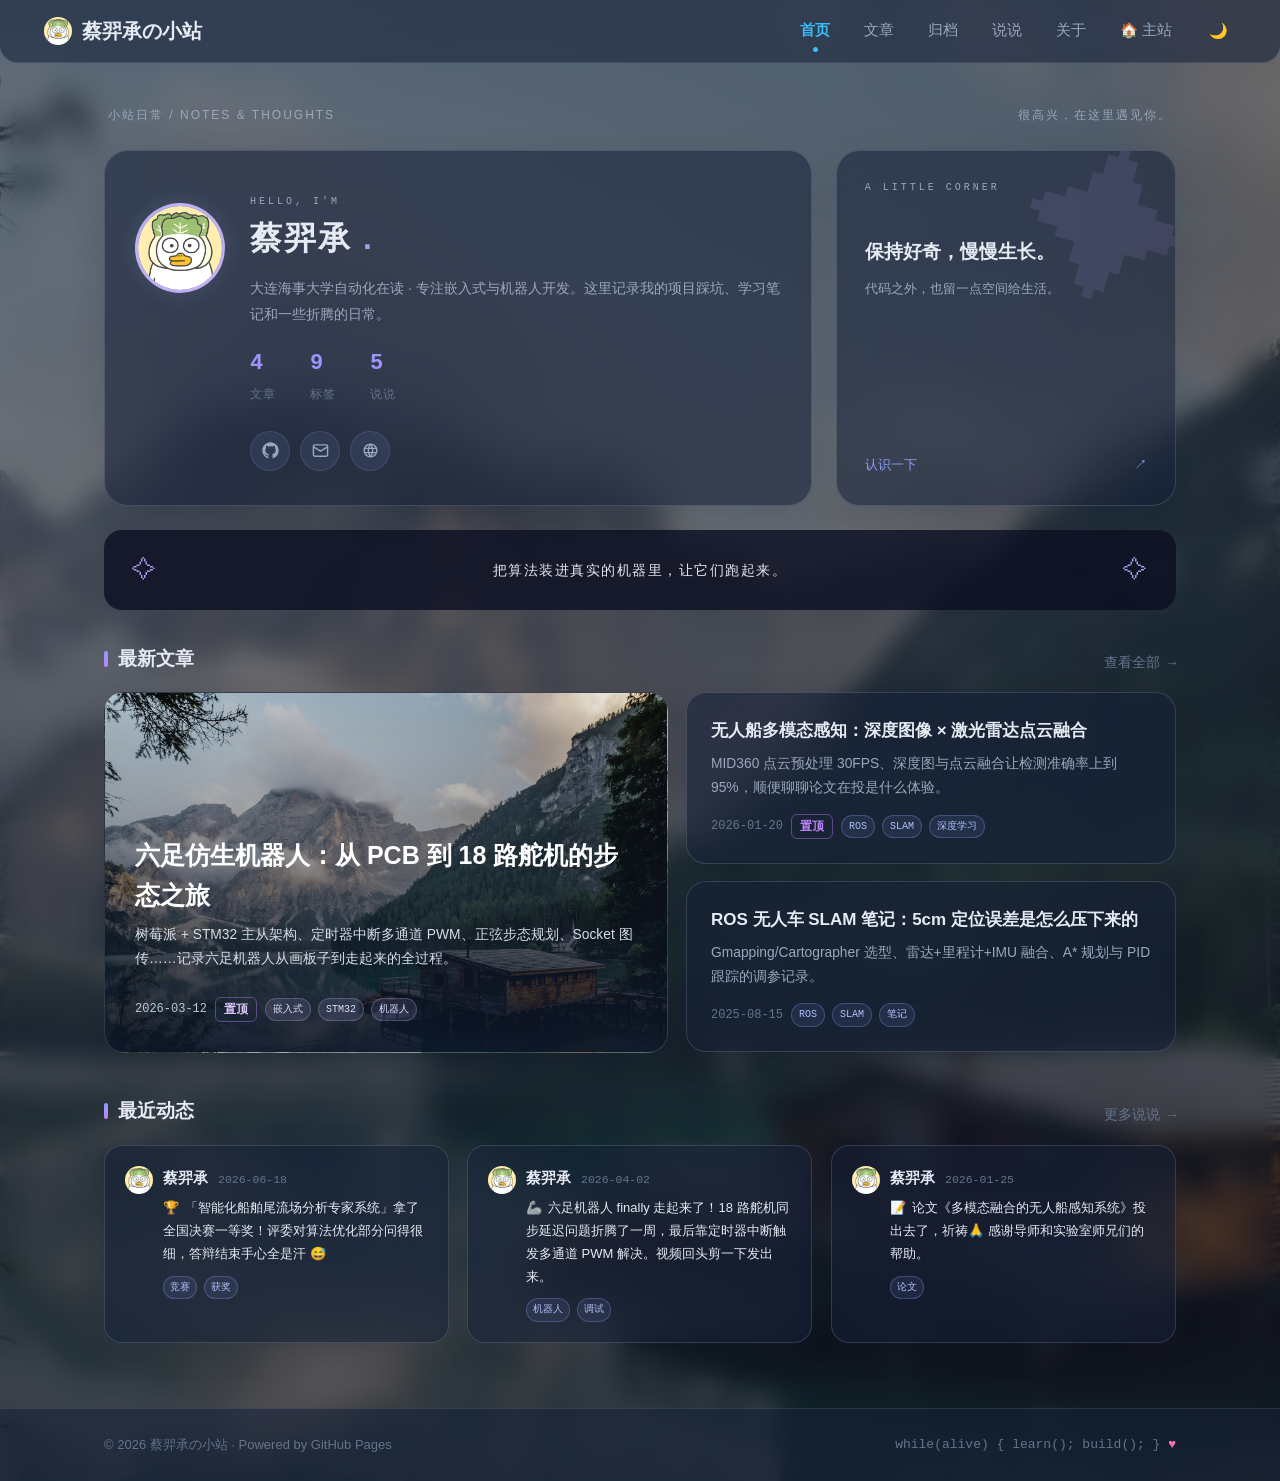
==== commit 59444f80: "style: 导航 logo 与说说头像替换为头像图，资源版本号升到 v4" ====
--- a/blog/index.html
+++ b/blog/index.html
@@ -6,7 +6,7 @@
 <title>蔡羿承の小站 · 记录学习与折腾的日常</title>
 <meta name="description" content="蔡羿承的个人博客：嵌入式 / 机器人 / SLAM 学习笔记与项目复盘。">
 <link rel="icon" href="data:image/svg+xml,%3Csvg xmlns='http://www.w3.org/2000/svg' viewBox='0 0 100 100'%3E%3Crect width='100' height='100' rx='20' fill='%238b9cf9'/%3E%3Ctext x='50' y='68' font-size='52' text-anchor='middle' fill='white' font-family='sans-serif' font-weight='bold'%3E蔡%3C/text%3E%3C/svg%3E">
-<link rel="stylesheet" href="assets/style.css?v=3">
+<link rel="stylesheet" href="assets/style.css?v=4">
 </head>
 <body data-page="home" class="page-in">
 
@@ -17,7 +17,7 @@
 
 <nav class="nav">
   <div class="wrap nav-inner">
-    <a class="logo" href="index.html"><span class="logo-chip">蔡</span>蔡羿承の小站</a>
+    <a class="logo" href="index.html"><span class="logo-chip"><img src="assets/avatar.jpg" alt=""></span>蔡羿承の小站</a>
     <div class="nav-right">
       <div class="nav-links" id="navLinks">
         <a href="index.html" data-nav="home">首页</a>
@@ -97,7 +97,7 @@
 </footer>
 
 <script src="data.js"></script>
-<script src="assets/app.js?v=3"></script>
+<script src="assets/app.js?v=4"></script>
 <script>
   // 首页取最新 3 篇（置顶优先）与最近 3 条说说
   renderPostCards("homePosts", [...POSTS].sort((a, b) => (b.pin - a.pin) || b.date.localeCompare(a.date)).slice(0, 3));
--- a/blog/assets/style.css
+++ b/blog/assets/style.css
@@ -105,11 +105,12 @@
 .nav-inner { display: flex; align-items: center; justify-content: space-between; height: var(--nav-h); }
 .logo { display: flex; align-items: center; gap: 10px; text-decoration: none; font-weight: 800; font-size: 16.5px; }
 .logo-chip {
-  width: 34px; height: 34px; border-radius: 11px;
+  width: 34px; height: 34px; border-radius: 11px; overflow: hidden;
   background: linear-gradient(135deg, #8b9cf9, #c084fc);
   display: grid; place-items: center; color: #fff; font-size: 16px; font-weight: 900;
   box-shadow: 0 4px 14px rgba(139, 156, 249, .4);
 }
+.logo-chip img { width: 100%; height: 100%; object-fit: cover; }
 .nav-right { display: flex; align-items: center; gap: 4px; }
 .nav-links { display: flex; gap: 2px; }
 .nav-links a {
@@ -235,11 +236,12 @@
 .moment-list { display: flex; flex-direction: column; gap: 16px; max-width: 780px; }
 .moment { display: flex; gap: 16px; padding: 20px 22px; }
 .moment-ava {
-  width: 42px; height: 42px; border-radius: 14px; flex: none;
+  width: 42px; height: 42px; border-radius: 14px; overflow: hidden; flex: none;
   background: linear-gradient(135deg, #8b9cf9, #c084fc);
   display: grid; place-items: center; color: #fff; font-weight: 900; font-size: 17px;
   box-shadow: 0 6px 16px rgba(139,156,249,.35);
 }
+.moment-ava img { width: 100%; height: 100%; object-fit: cover; }
 .moment-body { flex: 1; min-width: 0; }
 .moment-head { display: flex; align-items: baseline; gap: 10px; flex-wrap: wrap; }
 .moment-head b { font-size: 14.5px; }
